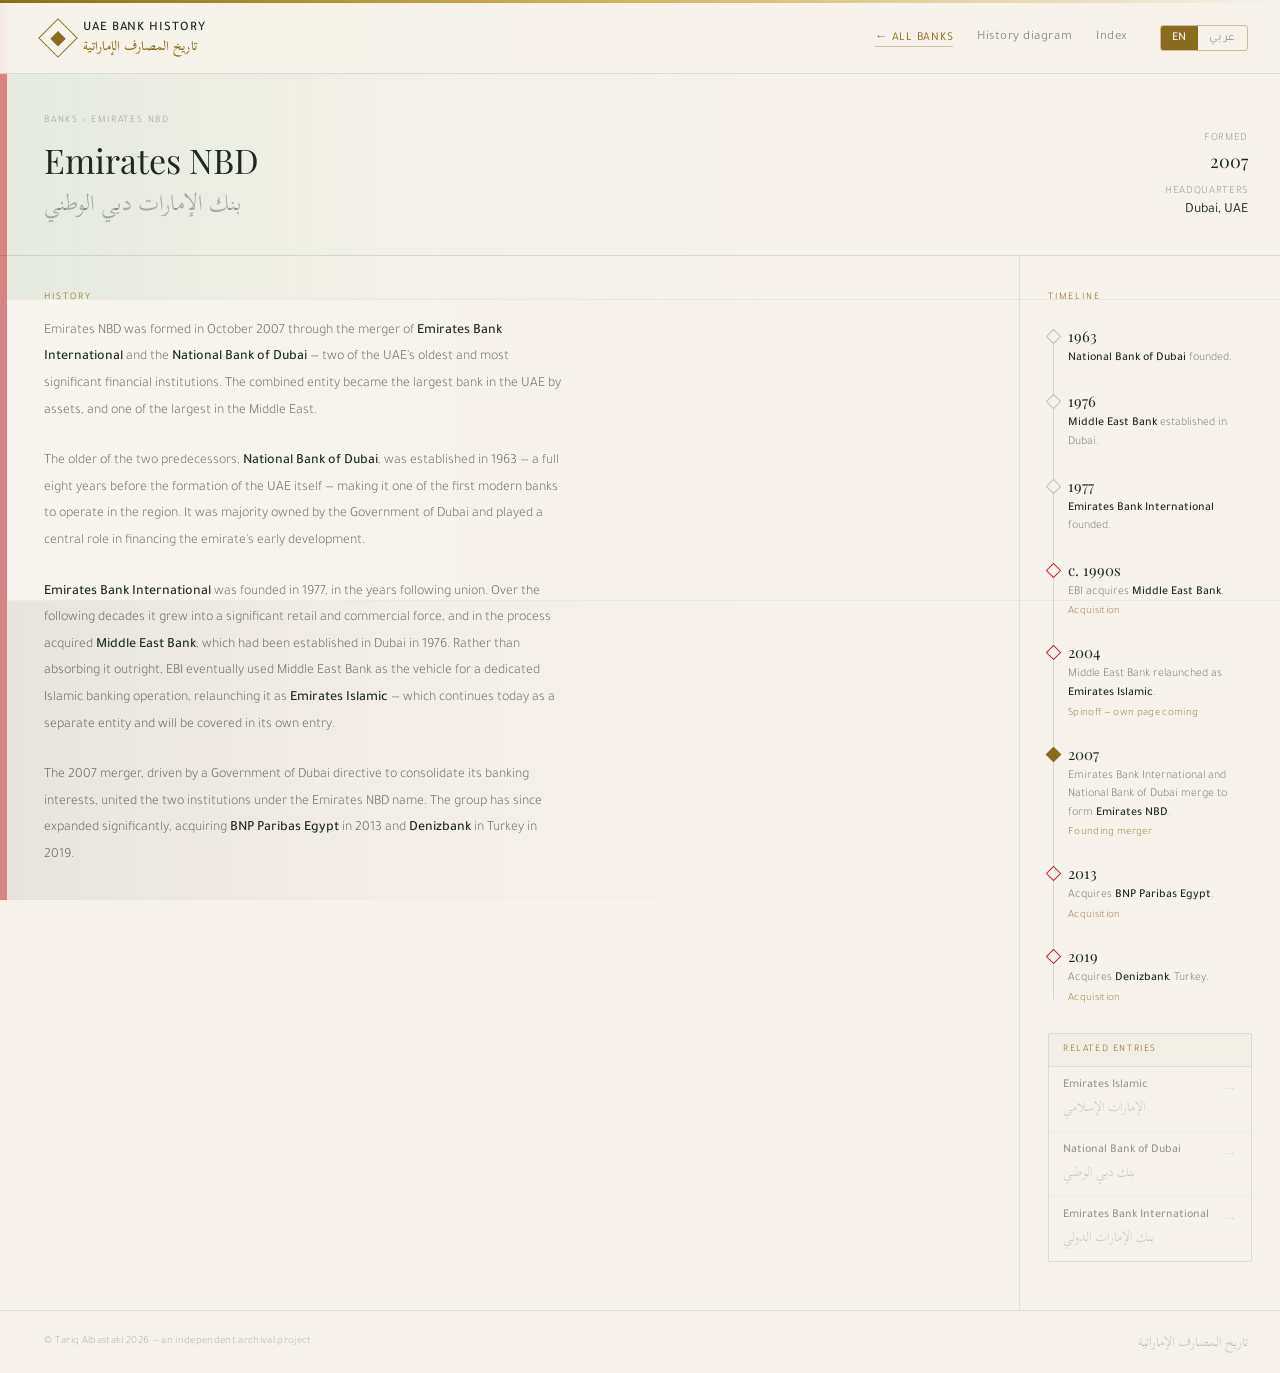
==== banks/emirates-nbd.html @ 24738a75 "Add files via upload" ====
<!DOCTYPE html>
<html lang="en" dir="ltr">
<head>
  <meta charset="UTF-8">
  <meta name="viewport" content="width=device-width, initial-scale=1.0">
  <title>Emirates NBD — UAE Bank History</title>
  <link rel="preconnect" href="https://fonts.googleapis.com">
  <link rel="preconnect" href="https://fonts.gstatic.com" crossorigin>
  <link href="https://fonts.googleapis.com/css2?family=Scheherazade+New:wght@400;700&family=Playfair+Display:ital,wght@0,400;0,600;1,400&family=Tajawal:wght@300;400;500&display=swap" rel="stylesheet">
  <link rel="stylesheet" href="../style.css">
</head>
<body>

  <div class="flag-motif" aria-hidden="true">
    <div class="flag-red"></div>
    <div class="flag-stripes">
      <div class="stripe-green"></div>
      <div class="stripe-white"></div>
      <div class="stripe-black"></div>
    </div>
  </div>

  <div class="gold-bar" aria-hidden="true"></div>

  <nav class="nav">
    <a href="../index.html" class="logo-wrap">
      <div class="logo-diamond" aria-hidden="true"><div class="logo-diamond-inner"></div></div>
      <div class="logo-text">
        <span class="logo-en" data-en="UAE Bank History" data-ar="تاريخ المصارف الإماراتية">UAE Bank History</span>
        <span class="logo-sub" data-en="تاريخ المصارف الإماراتية" data-ar="UAE Bank History">تاريخ المصارف الإماراتية</span>
      </div>
    </a>
    <div class="nav-links">
      <a class="nav-link nav-back" href="../index.html" data-en="← All banks" data-ar="→ جميع المصارف">← All banks</a>
      <a class="nav-link" href="../diagram.html" data-en="History diagram" data-ar="مخطط التاريخ">History diagram</a>
      <a class="nav-link" href="../index.html" data-en="Index" data-ar="الفهرس">Index</a>
      <div class="lang-toggle" role="group" aria-label="Language">
        <button class="lang-btn active" id="btn-en" onclick="setLang('en')" aria-pressed="true">EN</button>
        <button class="lang-btn" id="btn-ar" onclick="setLang('ar')" aria-pressed="false">عربي</button>
      </div>
    </div>
  </nav>

  <div class="page-header">
    <div>
      <div class="breadcrumb" data-en="Banks › Emirates NBD" data-ar="المصارف › بنك الإمارات دبي الوطني">Banks › Emirates NBD</div>
      <h1 class="page-title">Emirates NBD</h1>
      <span class="page-title-ar">بنك الإمارات دبي الوطني</span>
    </div>
    <div class="page-meta">
      <div class="meta-item" data-en="Formed" data-ar="تأسس">Formed</div>
      <div class="meta-val">2007</div>
      <div class="meta-item" style="margin-top:12px;" data-en="Headquarters" data-ar="المقر الرئيسي">Headquarters</div>
      <div class="meta-val meta-val-sm" data-en="Dubai, UAE" data-ar="دبي، الإمارات">Dubai, UAE</div>
    </div>
  </div>

  <div class="body-grid">

    <div class="prose-col">
      <div class="section-label" data-en="History" data-ar="التاريخ">History</div>

      <p class="prose-body" data-en="Emirates NBD was formed in October 2007 through the merger of <strong>Emirates Bank International</strong> and the <strong>National Bank of Dubai</strong> — two of the UAE's oldest and most significant financial institutions. The combined entity became the largest bank in the UAE by assets, and one of the largest in the Middle East." data-ar="تأسس بنك الإمارات دبي الوطني في أكتوبر 2007 من خلال اندماج <strong>بنك الإمارات الدولي</strong> و<strong>بنك دبي الوطني</strong> — اثنين من أعرق وأبرز المؤسسات المالية في الإمارات. أصبح الكيان الجديد أكبر مصرف في الدولة من حيث الأصول، وأحد أكبر المصارف في منطقة الشرق الأوسط.">Emirates NBD was formed in October 2007 through the merger of <strong>Emirates Bank International</strong> and the <strong>National Bank of Dubai</strong> — two of the UAE's oldest and most significant financial institutions. The combined entity became the largest bank in the UAE by assets, and one of the largest in the Middle East.</p>

      <p class="prose-body" data-en="The older of the two predecessors, <strong>National Bank of Dubai</strong>, was established in 1963 — a full eight years before the formation of the UAE itself — making it one of the first modern banks to operate in the region. It was majority owned by the Government of Dubai and played a central role in financing the emirate's early development." data-ar="أُسِّس <strong>بنك دبي الوطني</strong>، الأقدم بين السلفين، عام 1963 — أي قبل ثماني سنوات كاملة من قيام دولة الإمارات — مما يجعله من أوائل المصارف الحديثة التي عملت في المنطقة. وكانت حكومة دبي تمتلك الحصة الأكبر فيه، وأدى دوراً محورياً في تمويل مسيرة التنمية الأولى للإمارة.">The older of the two predecessors, <strong>National Bank of Dubai</strong>, was established in 1963 — a full eight years before the formation of the UAE itself — making it one of the first modern banks to operate in the region. It was majority owned by the Government of Dubai and played a central role in financing the emirate's early development.</p>

      <p class="prose-body" data-en="<strong>Emirates Bank International</strong> was founded in 1977, in the years following union. Over the following decades it grew into a significant retail and commercial force, and in the process acquired <strong>Middle East Bank</strong>, which had been established in Dubai in 1976. Rather than absorbing it outright, EBI eventually used Middle East Bank as the vehicle for a dedicated Islamic banking operation, relaunching it as <strong>Emirates Islamic</strong> — which continues today as a separate entity and will be covered in its own entry." data-ar="تأسس <strong>بنك الإمارات الدولي</strong> عام 1977، في أعقاب قيام الاتحاد. ونما على مدى العقود التالية ليصبح قوة تجارية وتجزئة مصرفية بارزة، وفي سياق ذلك استحوذ على <strong>بنك الشرق الأوسط</strong> الذي تأسس في دبي عام 1976. وبدلاً من دمجه كلياً، اختار بنك الإمارات الدولي إعادة إطلاقه منصةً للصيرفة الإسلامية تحت مسمى <strong>الإمارات الإسلامي</strong> — الذي يواصل نشاطه حتى اليوم كيانًا مستقلاً وسيُفرد له مدخل خاص."><strong>Emirates Bank International</strong> was founded in 1977, in the years following union. Over the following decades it grew into a significant retail and commercial force, and in the process acquired <strong>Middle East Bank</strong>, which had been established in Dubai in 1976. Rather than absorbing it outright, EBI eventually used Middle East Bank as the vehicle for a dedicated Islamic banking operation, relaunching it as <strong>Emirates Islamic</strong> — which continues today as a separate entity and will be covered in its own entry.</p>

      <p class="prose-body" data-en="The 2007 merger, driven by a Government of Dubai directive to consolidate its banking interests, united the two institutions under the Emirates NBD name. The group has since expanded significantly, acquiring <strong>BNP Paribas Egypt</strong> in 2013 and <strong>Denizbank</strong> in Turkey in 2019." data-ar="جاء اندماج 2007، بتوجيه من حكومة دبي لتوحيد مصالحها المصرفية، ليجمع المؤسستين تحت مسمى بنك الإمارات دبي الوطني. ومنذ ذلك الحين توسعت المجموعة توسعاً ملحوظاً، إذ استحوذت على <strong>بي إن بي باريبا مصر</strong> عام 2013، ثم على <strong>دنيزبنك</strong> في تركيا عام 2019.">The 2007 merger, driven by a Government of Dubai directive to consolidate its banking interests, united the two institutions under the Emirates NBD name. The group has since expanded significantly, acquiring <strong>BNP Paribas Egypt</strong> in 2013 and <strong>Denizbank</strong> in Turkey in 2019.</p>
    </div>

    <aside class="timeline-col">
      <div class="tl-heading" data-en="Timeline" data-ar="الجدول الزمني">Timeline</div>
      <div class="tl">

        <div class="tl-item">
          <div class="tl-dot"></div>
          <div class="tl-year">1963</div>
          <div class="tl-event" data-en="<strong>National Bank of Dubai</strong> founded." data-ar="تأسيس <strong>بنك دبي الوطني</strong>."><strong>National Bank of Dubai</strong> founded.</div>
        </div>

        <div class="tl-item">
          <div class="tl-dot"></div>
          <div class="tl-year">1976</div>
          <div class="tl-event" data-en="<strong>Middle East Bank</strong> established in Dubai." data-ar="تأسيس <strong>بنك الشرق الأوسط</strong> في دبي."><strong>Middle East Bank</strong> established in Dubai.</div>
        </div>

        <div class="tl-item">
          <div class="tl-dot"></div>
          <div class="tl-year">1977</div>
          <div class="tl-event" data-en="<strong>Emirates Bank International</strong> founded." data-ar="تأسيس <strong>بنك الإمارات الدولي</strong>."><strong>Emirates Bank International</strong> founded.</div>
        </div>

        <div class="tl-item">
          <div class="tl-dot tl-dot--red"></div>
          <div class="tl-year" data-en="c. 1990s" data-ar="تسعينيات القرن الماضي">c. 1990s</div>
          <div class="tl-event" data-en="EBI acquires <strong>Middle East Bank</strong>." data-ar="استحواذ بنك الإمارات الدولي على <strong>بنك الشرق الأوسط</strong>.">EBI acquires <strong>Middle East Bank</strong>.</div>
          <div class="tl-sub" data-en="Acquisition" data-ar="استحواذ">Acquisition</div>
        </div>

        <div class="tl-item">
          <div class="tl-dot tl-dot--red"></div>
          <div class="tl-year">2004</div>
          <div class="tl-event" data-en="Middle East Bank relaunched as <strong>Emirates Islamic</strong>." data-ar="إعادة إطلاق بنك الشرق الأوسط باسم <strong>الإمارات الإسلامي</strong>.">Middle East Bank relaunched as <strong>Emirates Islamic</strong>.</div>
          <div class="tl-sub" data-en="Spinoff — own page coming" data-ar="شركة منبثقة — مدخل خاص قريباً">Spinoff — own page coming</div>
        </div>

        <div class="tl-item">
          <div class="tl-dot tl-dot--gold"></div>
          <div class="tl-year">2007</div>
          <div class="tl-event" data-en="Emirates Bank International and National Bank of Dubai merge to form <strong>Emirates NBD</strong>." data-ar="اندماج بنك الإمارات الدولي وبنك دبي الوطني لتأسيس <strong>بنك الإمارات دبي الوطني</strong>.">Emirates Bank International and National Bank of Dubai merge to form <strong>Emirates NBD</strong>.</div>
          <div class="tl-sub" data-en="Founding merger" data-ar="اندماج التأسيس">Founding merger</div>
        </div>

        <div class="tl-item">
          <div class="tl-dot tl-dot--red"></div>
          <div class="tl-year">2013</div>
          <div class="tl-event" data-en="Acquires <strong>BNP Paribas Egypt</strong>." data-ar="الاستحواذ على <strong>بي إن بي باريبا مصر</strong>.">Acquires <strong>BNP Paribas Egypt</strong>.</div>
          <div class="tl-sub" data-en="Acquisition" data-ar="استحواذ">Acquisition</div>
        </div>

        <div class="tl-item">
          <div class="tl-dot tl-dot--red"></div>
          <div class="tl-year">2019</div>
          <div class="tl-event" data-en="Acquires <strong>Denizbank</strong>, Turkey." data-ar="الاستحواذ على <strong>دنيزبنك</strong> في تركيا.">Acquires <strong>Denizbank</strong>, Turkey.</div>
          <div class="tl-sub" data-en="Acquisition" data-ar="استحواذ">Acquisition</div>
        </div>

      </div>

      <div class="related-box">
        <div class="related-label" data-en="Related entries" data-ar="مدخلات ذات صلة">Related entries</div>
        <a href="#" class="related-item related-item--soon">
          <span class="ri-arrow">→</span>
          <div class="ri-en">Emirates Islamic</div>
          <div class="ri-ar">الإمارات الإسلامي</div>
        </a>
        <a href="#" class="related-item related-item--soon">
          <span class="ri-arrow">→</span>
          <div class="ri-en">National Bank of Dubai</div>
          <div class="ri-ar">بنك دبي الوطني</div>
        </a>
        <a href="#" class="related-item related-item--soon">
          <span class="ri-arrow">→</span>
          <div class="ri-en">Emirates Bank International</div>
          <div class="ri-ar">بنك الإمارات الدولي</div>
        </a>
      </div>
    </aside>

  </div>

  <footer class="footer">
    <span class="footer-copy">© Tariq Albastaki 2026 — <span data-en="an independent archival project" data-ar="مشروع أرشيفي مستقل">an independent archival project</span></span>
    <span class="footer-ar">تاريخ المصارف الإماراتية</span>
  </footer>

  <script src="../lang.js"></script>
</body>
</html>
---- style.css ----
/* =============================================
   UAE Bank History — style.css
   ============================================= */

*, *::before, *::after { box-sizing: border-box; margin: 0; padding: 0; }

:root {
  --sand:       #f7f3ec;
  --ink:        #1c2b1e;
  --gold:       #8a6c1e;
  --gold-light: #c9a84c;
  --red:        #c1272d;
}

html { scroll-behavior: smooth; }

body {
  background: var(--sand);
  color: var(--ink);
  font-family: 'Tajawal', sans-serif;
  font-weight: 300;
  min-height: 100vh;
  position: relative;
  overflow-x: hidden;
}

/* RTL mode */
html[dir="rtl"] body { font-family: 'Tajawal', sans-serif; }

/* ── Flag motif ── */
.flag-motif {
  position: fixed;
  top: 0; left: 0; bottom: 0; width: 100%;
  pointer-events: none;
  z-index: 0;
}
.flag-red {
  position: absolute;
  top: 0; left: 0; bottom: 0;
  width: 7px;
  background: var(--red);
  opacity: 0.55;
}
.flag-stripes {
  position: absolute;
  top: 0; left: 7px; right: 0; bottom: 0;
  display: flex; flex-direction: column;
}
.stripe-green { flex: 1; background: linear-gradient(90deg, rgba(0,115,47,0.07) 0%, rgba(0,115,47,0.02) 30%, transparent 60%); }
.stripe-white { flex: 1; background: linear-gradient(90deg, rgba(255,255,255,0.18) 0%, rgba(255,255,255,0.06) 30%, transparent 60%); border-top: 0.5px solid rgba(28,43,30,0.05); border-bottom: 0.5px solid rgba(28,43,30,0.05); }
.stripe-black { flex: 1; background: linear-gradient(90deg, rgba(28,28,28,0.07) 0%, rgba(28,28,28,0.02) 30%, transparent 60%); }

/* ── Gold top bar ── */
.gold-bar {
  position: fixed;
  top: 0; left: 0; right: 0;
  height: 3px;
  background: linear-gradient(90deg, var(--gold), var(--gold-light) 40%, transparent);
  z-index: 100;
}

/* ── Geometric background (homepage only) ── */
.geo-bg {
  position: fixed;
  top: -20px; right: -20px;
  width: 300px; height: 300px;
  opacity: 0.05;
  pointer-events: none;
  z-index: 0;
}

/* ── All content above fixed bg ── */
nav, section, div.section-row, div.featured-banks,
div.page-header, div.body-grid, footer.footer {
  position: relative;
  z-index: 1;
}

/* ── Navigation ── */
.nav {
  display: flex;
  align-items: center;
  justify-content: space-between;
  padding: 18px 32px 18px 44px;
  border-bottom: 0.5px solid rgba(28,43,30,0.12);
  background: rgba(247,243,236,0.92);
  backdrop-filter: blur(4px);
  -webkit-backdrop-filter: blur(4px);
  position: sticky;
  top: 3px;
  z-index: 50;
}

.logo-wrap {
  display: flex; align-items: center; gap: 11px;
  text-decoration: none;
}
.logo-diamond {
  width: 28px; height: 28px;
  border: 1.5px solid var(--gold);
  transform: rotate(45deg);
  display: flex; align-items: center; justify-content: center;
  flex-shrink: 0;
}
.logo-diamond-inner { width: 11px; height: 11px; background: var(--gold); }
.logo-text {
  font-size: 13px; letter-spacing: 0.07em;
  color: var(--ink); text-transform: uppercase;
  font-weight: 500; line-height: 1.3;
}
.logo-sub {
  font-family: 'Scheherazade New', serif;
  font-size: 13px; color: var(--gold);
  letter-spacing: 0.02em; display: block;
}

.nav-links { display: flex; align-items: center; gap: 24px; }
.nav-link {
  font-size: 13px; color: rgba(28,43,30,0.5);
  text-decoration: none; letter-spacing: 0.04em;
  font-weight: 400;
}
.nav-link:hover { color: var(--ink); }
.nav-back {
  font-size: 12px; color: var(--gold);
  letter-spacing: 0.06em; text-transform: uppercase;
  border-bottom: 0.5px solid rgba(138,108,30,0.35);
  padding-bottom: 1px;
}

.lang-toggle {
  display: flex;
  border: 0.5px solid rgba(138,108,30,0.4);
  border-radius: 3px; overflow: hidden; margin-left: 8px;
}
.lang-btn {
  padding: 5px 11px; font-size: 12px; cursor: pointer;
  letter-spacing: 0.06em; border: none; background: transparent;
  color: rgba(28,43,30,0.45); font-family: 'Tajawal', sans-serif;
}
.lang-btn.active { background: var(--gold); color: var(--sand); font-weight: 500; }

/* ── Homepage hero ── */
.hero {
  display: grid;
  grid-template-columns: 1fr 210px;
  gap: 32px;
  padding: 56px 32px 44px 44px;
  align-items: start;
}
.hero-eyebrow {
  font-size: 10px; letter-spacing: 0.22em;
  color: var(--gold); text-transform: uppercase;
  margin-bottom: 18px;
  display: flex; align-items: center; gap: 10px;
}
.hero-eyebrow::after {
  content: ''; display: block;
  width: 36px; height: 0.5px; background: var(--gold);
}
html[dir="rtl"] .hero-eyebrow { flex-direction: row-reverse; }
html[dir="rtl"] .hero-eyebrow::after { display: none; }
html[dir="rtl"] .hero-eyebrow::before {
  content: ''; display: block;
  width: 36px; height: 0.5px; background: var(--gold);
}

.hero-title {
  font-family: 'Playfair Display', serif;
  font-size: 40px; font-weight: 400;
  line-height: 1.18; color: var(--ink); margin: 0 0 6px;
}
html[dir="rtl"] .hero-title {
  font-family: 'Scheherazade New', serif;
  font-size: 34px;
}
.hero-title-ar {
  font-family: 'Scheherazade New', serif;
  font-size: 26px; color: rgba(28,43,30,0.35);
  margin: 0 0 22px; display: block; line-height: 1.5;
}
html[dir="rtl"] .hero-title-ar {
  font-family: 'Playfair Display', serif;
  font-size: 18px;
}

.hero-body {
  font-size: 15px; line-height: 1.8;
  color: rgba(28,43,30,0.62); font-weight: 300;
  max-width: 440px; margin-bottom: 30px;
}
.hero-ctas { display: flex; gap: 14px; align-items: center; }
.cta-primary {
  background: var(--ink); color: var(--sand);
  padding: 10px 22px; font-size: 12px; font-weight: 500;
  letter-spacing: 0.08em; text-transform: uppercase;
  border: none; cursor: pointer;
  font-family: 'Tajawal', sans-serif; border-radius: 2px;
  text-decoration: none; display: inline-block;
}
.cta-primary:hover { background: var(--gold); }
.cta-secondary {
  color: rgba(28,43,30,0.5); font-size: 13px;
  background: none; border: none;
  font-family: 'Tajawal', sans-serif;
  text-decoration: none;
}
.cta-secondary:hover { color: var(--ink); }

.hero-aside { padding-top: 6px; }
.aside-label {
  font-size: 10px; letter-spacing: 0.18em;
  color: var(--gold); text-transform: uppercase; margin-bottom: 14px;
}
.stat-row {
  border-top: 0.5px solid rgba(28,43,30,0.1);
  padding: 12px 0; display: flex;
  justify-content: space-between; align-items: baseline;
}
.stat-num { font-family: 'Playfair Display', serif; font-size: 22px; color: var(--ink); }
.stat-lbl { font-size: 11px; color: rgba(28,43,30,0.45); text-align: right; line-height: 1.4; }
html[dir="rtl"] .stat-lbl { text-align: left; }

/* ── Featured banks grid ── */
.featured-banks {
  border-top: 0.5px solid rgba(28,43,30,0.12);
  padding: 28px 32px 28px 44px;
}
.fb-label {
  font-size: 10px; letter-spacing: 0.18em;
  color: var(--gold); text-transform: uppercase; margin-bottom: 18px;
}
.fb-grid {
  display: grid;
  grid-template-columns: repeat(4, 1fr);
  gap: 12px;
}
.fb-card {
  border: 0.5px solid rgba(28,43,30,0.12);
  padding: 14px 14px 12px;
  cursor: pointer;
  border-radius: 2px;
  text-decoration: none;
  display: block;
  transition: border-color 0.15s, background 0.15s;
}
.fb-card:hover { border-color: rgba(138,108,30,0.45); background: rgba(138,108,30,0.03); }
.fb-card.fb-coming-soon { opacity: 0.5; cursor: default; }
.fb-card.fb-coming-soon:hover { border-color: rgba(28,43,30,0.12); background: transparent; }
.fb-en { font-size: 12px; font-weight: 500; color: var(--ink); margin-bottom: 3px; line-height: 1.3; }
.fb-ar { font-family: 'Scheherazade New', serif; font-size: 14px; color: rgba(28,43,30,0.38); margin-bottom: 8px; line-height: 1.4; }
.fb-tag { font-size: 9px; letter-spacing: 0.1em; color: var(--gold); text-transform: uppercase; }

/* ── Two-column content section ── */
.section-row {
  display: grid; grid-template-columns: 1fr 1fr;
  border-top: 0.5px solid rgba(28,43,30,0.12);
}
.section-cell {
  padding: 32px 32px 32px 44px;
  border-right: 0.5px solid rgba(28,43,30,0.1);
}
.section-cell:last-child { border-right: none; padding-left: 32px; }
html[dir="rtl"] .section-cell { border-right: none; border-left: 0.5px solid rgba(28,43,30,0.1); padding: 32px 44px 32px 32px; }
html[dir="rtl"] .section-cell:last-child { border-left: none; padding-right: 32px; }

.sc-label { font-size: 10px; letter-spacing: 0.18em; color: var(--gold); text-transform: uppercase; margin-bottom: 12px; }
.sc-title { font-family: 'Playfair Display', serif; font-size: 18px; font-weight: 400; color: var(--ink); margin-bottom: 8px; line-height: 1.3; }
html[dir="rtl"] .sc-title { font-family: 'Scheherazade New', serif; font-size: 20px; }
.sc-body { font-size: 13px; line-height: 1.8; color: rgba(28,43,30,0.58); font-weight: 300; }
.sc-link {
  display: inline-block; margin-top: 14px; font-size: 12px;
  color: var(--ink); letter-spacing: 0.06em; text-transform: uppercase;
  border-bottom: 0.5px solid rgba(28,43,30,0.3);
  text-decoration: none; padding-bottom: 2px;
}
.sc-link:hover { color: var(--gold); border-color: var(--gold); }

/* ── Bank page header ── */
.page-header {
  padding: 44px 32px 36px 44px;
  border-bottom: 0.5px solid rgba(28,43,30,0.12);
  display: grid;
  grid-template-columns: 1fr auto;
  align-items: end;
  gap: 24px;
}
.breadcrumb {
  font-size: 10px; letter-spacing: 0.18em;
  color: rgba(28,43,30,0.38); text-transform: uppercase; margin-bottom: 14px;
}
.page-title {
  font-family: 'Playfair Display', serif;
  font-size: 34px; font-weight: 400; line-height: 1.15; color: var(--ink); margin: 0 0 6px;
}
html[dir="rtl"] .page-title { font-family: 'Scheherazade New', serif; font-size: 30px; }
.page-title-ar {
  font-family: 'Scheherazade New', serif;
  font-size: 22px; color: rgba(28,43,30,0.32); display: block; line-height: 1.5;
}
html[dir="rtl"] .page-title-ar { font-family: 'Playfair Display', serif; font-size: 16px; font-style: italic; }
.page-meta { text-align: right; }
html[dir="rtl"] .page-meta { text-align: left; }
.meta-item { font-size: 11px; color: rgba(28,43,30,0.4); letter-spacing: 0.06em; text-transform: uppercase; margin-bottom: 4px; }
.meta-val { font-family: 'Playfair Display', serif; font-size: 18px; color: var(--ink); }
.meta-val-sm { font-family: 'Tajawal', sans-serif; font-size: 14px; font-weight: 400; }

/* ── Bank page body grid ── */
.body-grid {
  display: grid;
  grid-template-columns: 1fr 260px;
}
.prose-col {
  padding: 36px 32px 48px 44px;
  border-right: 0.5px solid rgba(28,43,30,0.1);
}
html[dir="rtl"] .prose-col { border-right: none; border-left: 0.5px solid rgba(28,43,30,0.1); padding: 36px 44px 48px 32px; }

.section-label { font-size: 10px; letter-spacing: 0.2em; color: var(--gold); text-transform: uppercase; margin-bottom: 14px; }
.prose-body {
  font-size: 14px; line-height: 1.9;
  color: rgba(28,43,30,0.65); font-weight: 300;
  margin-bottom: 24px; max-width: 520px;
}
.prose-body strong { font-weight: 500; color: var(--ink); }

/* ── Timeline ── */
.timeline-col { padding: 36px 28px 48px 28px; }
.tl-heading { font-size: 10px; letter-spacing: 0.2em; color: var(--gold); text-transform: uppercase; margin-bottom: 22px; }
.tl { position: relative; padding-left: 20px; }
.tl::before { content: ''; position: absolute; left: 5px; top: 6px; bottom: 6px; width: 0.5px; background: rgba(28,43,30,0.15); }
html[dir="rtl"] .tl { padding-left: 0; padding-right: 20px; }
html[dir="rtl"] .tl::before { left: auto; right: 5px; }

.tl-item { position: relative; margin-bottom: 24px; }
.tl-item:last-child { margin-bottom: 0; }

.tl-dot {
  position: absolute; left: -20px; top: 5px;
  width: 11px; height: 11px;
  border: 1.5px solid rgba(28,43,30,0.25);
  background: var(--sand);
  transform: rotate(45deg);
}
html[dir="rtl"] .tl-dot { left: auto; right: -20px; }
.tl-dot--gold { border-color: var(--gold); background: var(--gold); }
.tl-dot--red { border-color: var(--red); background: var(--sand); }

.tl-year { font-family: 'Playfair Display', serif; font-size: 15px; color: var(--ink); margin-bottom: 3px; }
.tl-event { font-size: 12px; color: rgba(28,43,30,0.58); line-height: 1.55; font-weight: 300; }
.tl-event strong { font-weight: 500; color: var(--ink); }
.tl-sub { font-size: 11px; color: rgba(138,108,30,0.8); margin-top: 4px; letter-spacing: 0.03em; }

/* ── Related entries box ── */
.related-box {
  margin-top: 28px;
  border: 0.5px solid rgba(28,43,30,0.12);
  border-radius: 2px; overflow: hidden;
}
.related-label {
  font-size: 10px; letter-spacing: 0.16em; color: var(--gold);
  text-transform: uppercase; padding: 10px 14px;
  border-bottom: 0.5px solid rgba(28,43,30,0.08);
  background: rgba(28,43,30,0.02);
}
.related-item {
  padding: 11px 14px;
  border-bottom: 0.5px solid rgba(28,43,30,0.07);
  text-decoration: none; display: block;
  transition: background 0.12s;
}
.related-item:last-child { border-bottom: none; }
.related-item:hover { background: rgba(138,108,30,0.04); }
.related-item--soon { opacity: 0.45; pointer-events: none; }
.ri-en { font-size: 12px; font-weight: 500; color: var(--ink); margin-bottom: 2px; }
.ri-ar { font-family: 'Scheherazade New', serif; font-size: 13px; color: rgba(28,43,30,0.38); }
.ri-arrow { float: right; font-size: 14px; color: rgba(28,43,30,0.25); margin-top: 2px; }
html[dir="rtl"] .ri-arrow { float: left; }

/* ── Footer ── */
.footer {
  padding: 18px 32px 18px 44px;
  border-top: 0.5px solid rgba(28,43,30,0.1);
  display: flex; justify-content: space-between; align-items: center;
}
.footer-copy { font-size: 11px; color: rgba(28,43,30,0.3); letter-spacing: 0.03em; font-weight: 300; }
.footer-ar {
  font-family: 'Scheherazade New', serif;
  font-size: 13px; color: rgba(28,43,30,0.2);
}

/* ── Responsive ── */
@media (max-width: 768px) {
  .nav { padding: 14px 20px 14px 28px; }
  .nav-links { gap: 14px; }
  .nav-link:not(.nav-back):not(:last-child) { display: none; }
  .hero { grid-template-columns: 1fr; padding: 36px 20px 32px 28px; }
  .hero-aside { display: none; }
  .hero-title { font-size: 30px; }
  .fb-grid { grid-template-columns: 1fr 1fr; }
  .featured-banks { padding: 24px 20px 24px 28px; }
  .section-row { grid-template-columns: 1fr; }
  .section-cell, .section-cell:last-child { padding: 24px 20px 24px 28px; border-right: none; border-top: 0.5px solid rgba(28,43,30,0.1); }
  .page-header { grid-template-columns: 1fr; padding: 28px 20px 24px 28px; }
  .page-meta { text-align: left; }
  .body-grid { grid-template-columns: 1fr; }
  .prose-col { padding: 28px 20px 32px 28px; border-right: none; border-bottom: 0.5px solid rgba(28,43,30,0.1); }
  .timeline-col { padding: 28px 20px 32px 28px; }
  .footer { padding: 16px 20px 16px 28px; }
}
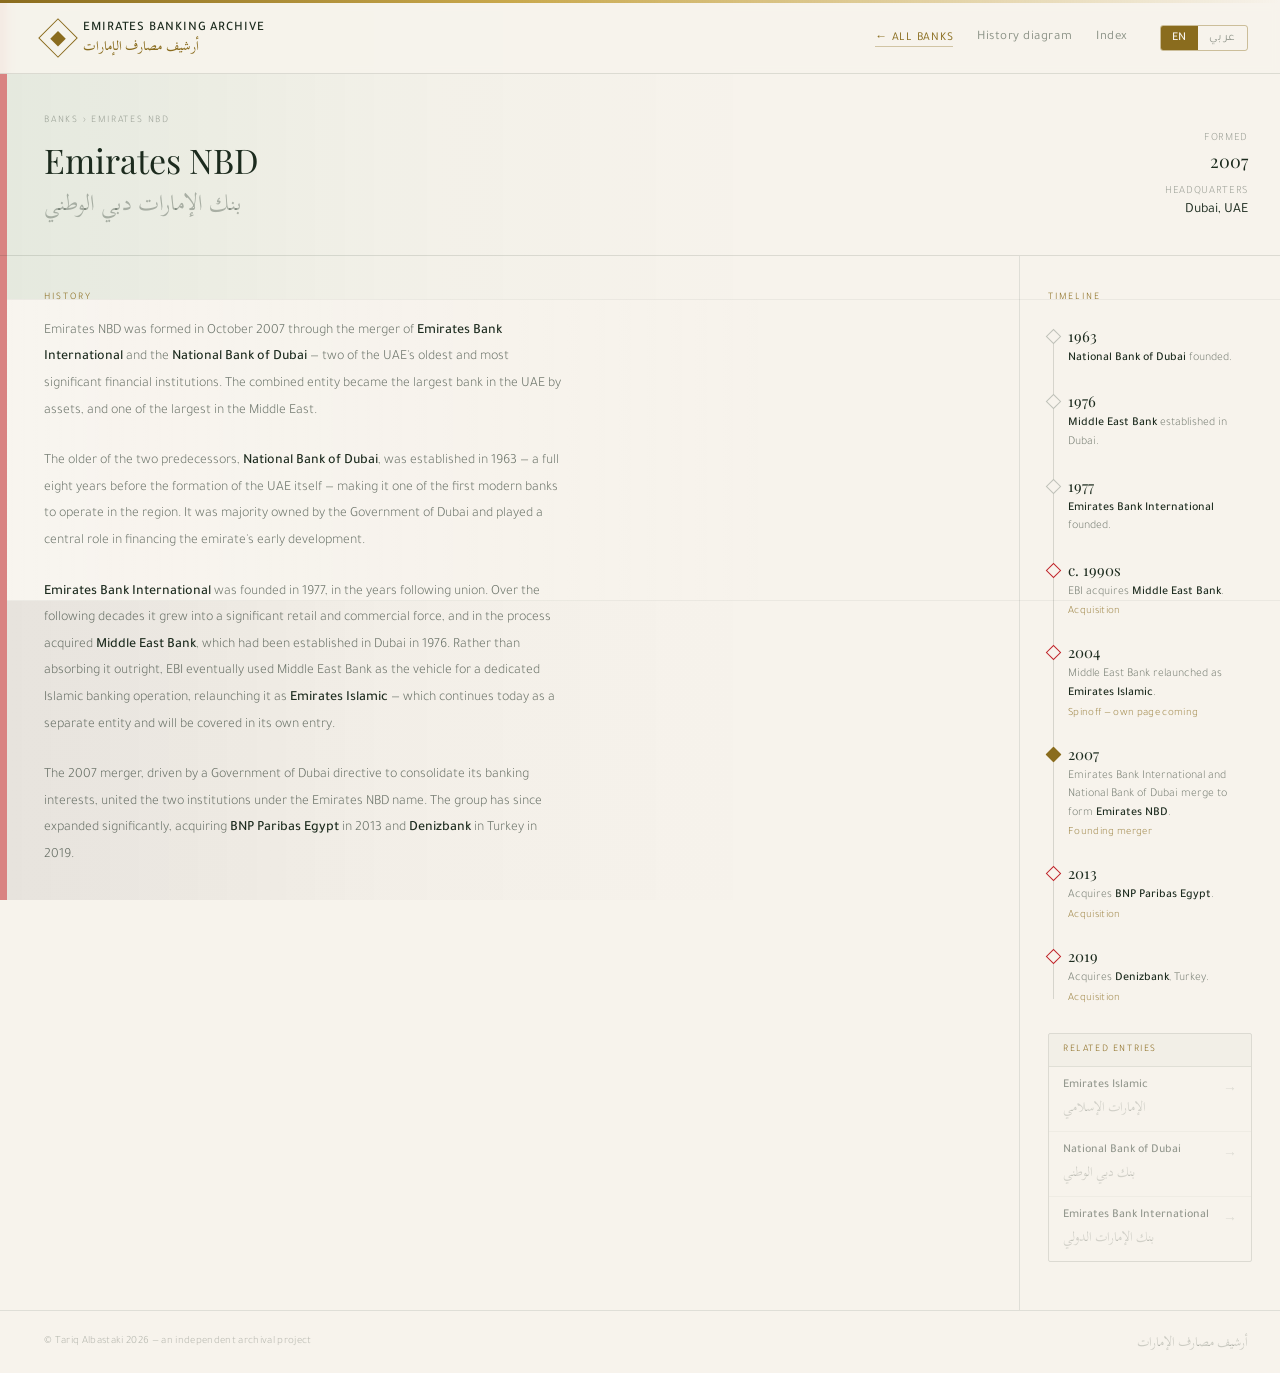
==== commit 731264be: "update" ====
--- a/banks/emirates-nbd.html
+++ b/banks/emirates-nbd.html
@@ -3,7 +3,7 @@
 <head>
   <meta charset="UTF-8">
   <meta name="viewport" content="width=device-width, initial-scale=1.0">
-  <title>Emirates NBD — UAE Bank History</title>
+  <title>Emirates NBD — Emirates Banking Archive</title>
   <link rel="preconnect" href="https://fonts.googleapis.com">
   <link rel="preconnect" href="https://fonts.gstatic.com" crossorigin>
   <link href="https://fonts.googleapis.com/css2?family=Scheherazade+New:wght@400;700&family=Playfair+Display:ital,wght@0,400;0,600;1,400&family=Tajawal:wght@300;400;500&display=swap" rel="stylesheet">
@@ -26,8 +26,8 @@
     <a href="../index.html" class="logo-wrap">
       <div class="logo-diamond" aria-hidden="true"><div class="logo-diamond-inner"></div></div>
       <div class="logo-text">
-        <span class="logo-en" data-en="UAE Bank History" data-ar="تاريخ المصارف الإماراتية">UAE Bank History</span>
-        <span class="logo-sub" data-en="تاريخ المصارف الإماراتية" data-ar="UAE Bank History">تاريخ المصارف الإماراتية</span>
+        <span class="logo-en" data-en="Emirates Banking Archive" data-ar="أرشيف مصارف الإمارات">Emirates Banking Archive</span>
+        <span class="logo-sub" data-en="أرشيف مصارف الإمارات" data-ar="Emirates Banking Archive">أرشيف مصارف الإمارات</span>
       </div>
     </a>
     <div class="nav-links">
@@ -152,7 +152,7 @@
 
   <footer class="footer">
     <span class="footer-copy">© Tariq Albastaki 2026 — <span data-en="an independent archival project" data-ar="مشروع أرشيفي مستقل">an independent archival project</span></span>
-    <span class="footer-ar">تاريخ المصارف الإماراتية</span>
+    <span class="footer-ar">أرشيف مصارف الإمارات</span>
   </footer>
 
   <script src="../lang.js"></script>
